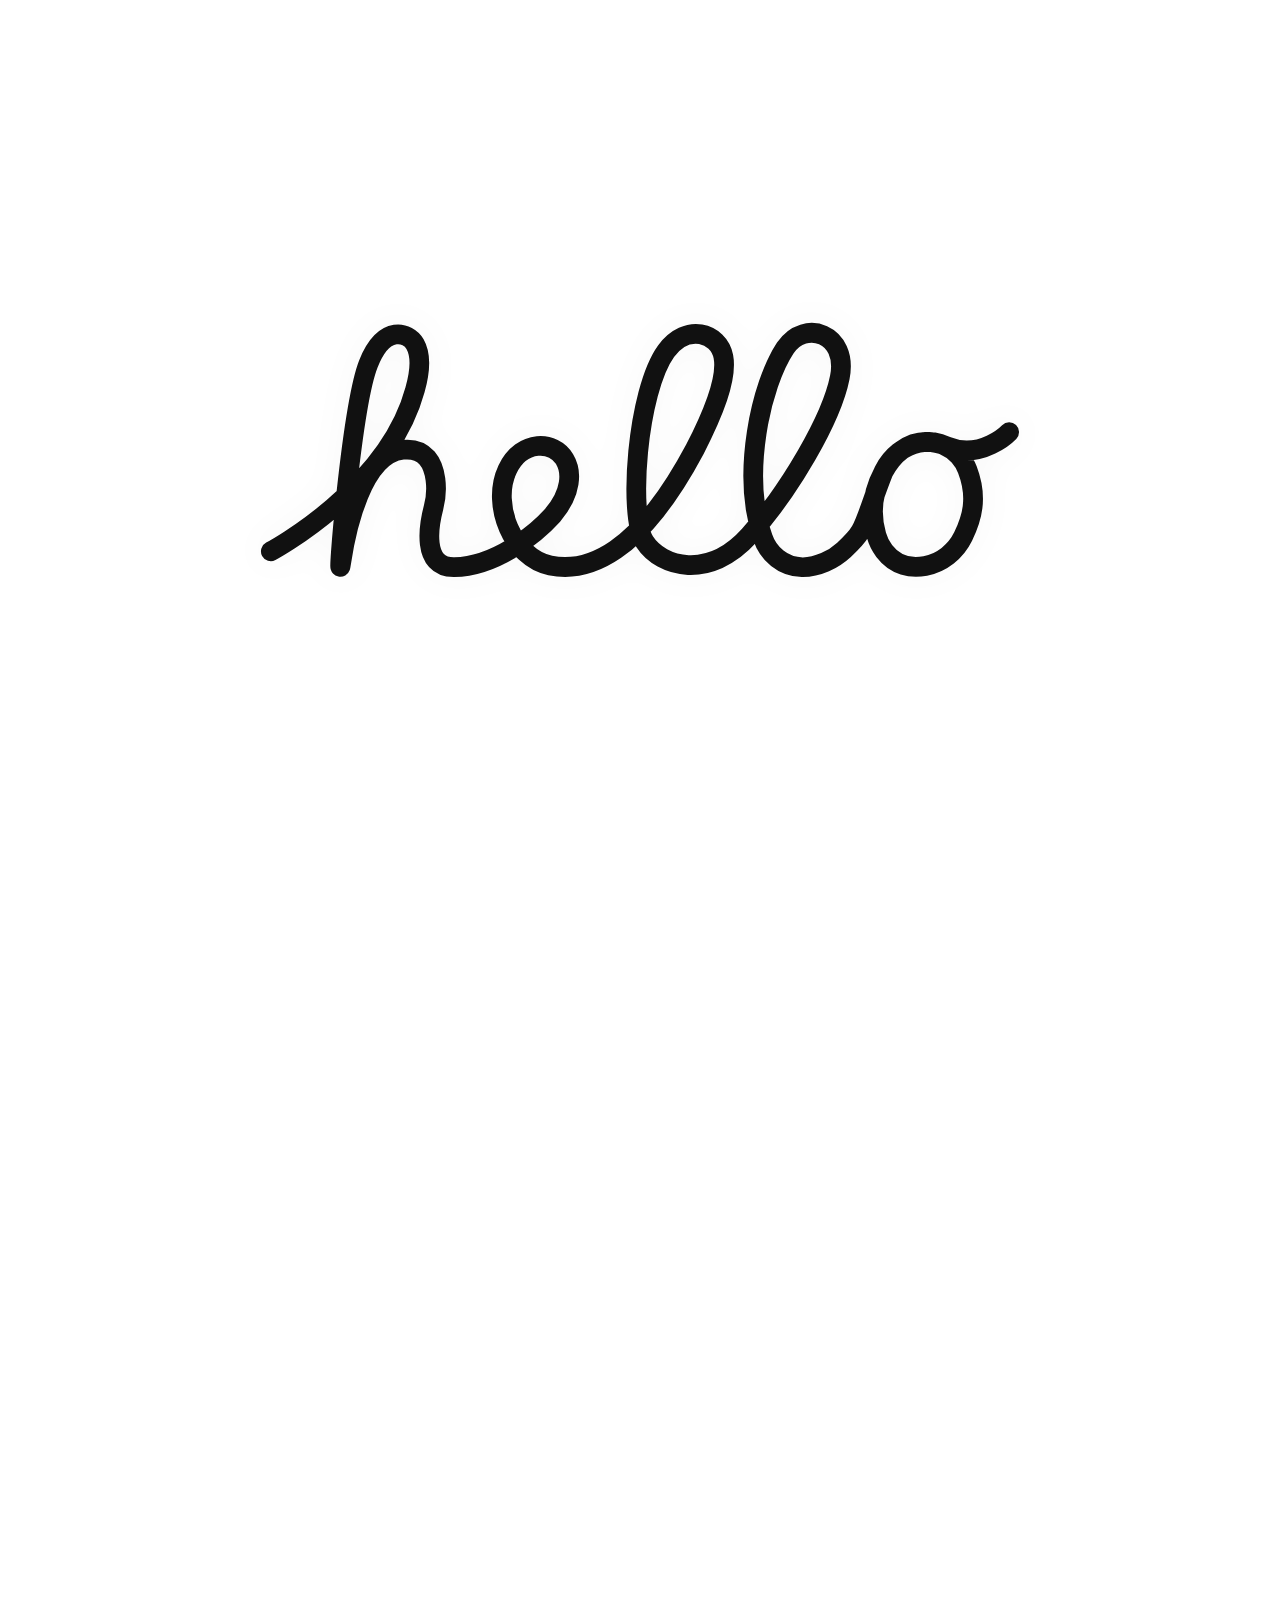
==== index.html @ 018de1dd "Initial commit: Portfolio website with Apple hello zoom transition and independent text controls" ====
<!DOCTYPE html>
<html lang="en" data-theme="light">
<head>
  <meta charset="UTF-8" />
  <meta name="viewport" content="width=device-width, initial-scale=1.0" />
  <meta name="description" content="Portfolio of Sanjay - Electronic Engineering student specializing in embedded systems, high-speed PCB design, and hardware development." />
  <title>Sanjay — Electronic Engineering & Hardware</title>

  <!-- Pre-render theme to prevent Flash of Unstyled Content (FOUC) -->
  <script src="js/theme.js"></script>

  <!-- Stylesheet -->
  <link rel="stylesheet" href="css/style.css" />
</head>
<body>

  <!-- =========================================================================
       Screen 1: Apple "Hello" Hero Screen (Full 100vh Viewport)
       ========================================================================= -->
  <section class="hero-screen" id="hero">
    <!-- SVG Apple Hello handwriting animation -->
    <svg
      class="hello__svg"
      viewBox="0 0 1230.94 414.57"
      xmlns="http://www.w3.org/2000/svg"
      role="img"
      aria-label="Apple Hello handwriting animation"
    >
      <path
        class="handwriting is-drawing"
        pathLength="1"
        d="M-293.58-104.62S-103.61-205.49-60-366.25c9.13-32.45,9-58.31,0-74-10.72-18.82-49.69-33.21-75.55,31.94-27.82,70.11-52.22,377.24-44.11,322.48s34-176.24,99.89-183.19c37.66-4,49.55,23.58,52.83,47.92a117.06,117.06,0,0,1-3,45.32c-7.17,27.28-20.47,97.67,33.51,96.86,66.93-1,131.91-53.89,159.55-84.49,31.1-36.17,31.1-70.64,19.27-90.25-16.74-29.92-69.47-33-92.79,16.73C62.78-179.86,98.7-93.8,159-81.63S302.7-99.55,393.3-269.92c29.86-58.16,52.85-114.71,46.14-150.08-7.44-39.21-59.74-54.5-92.87-8.7-47,65-61.78,266.62-34.74,308.53S416.62-58,481.52-130.31s133.2-188.56,146.54-256.23c14-71.15-56.94-94.64-88.4-47.32C500.53-375,467.58-229.49,503.3-127a73.73,73.73,0,0,0,23.43,33.67c25.49,20.23,55.1,16,77.46,6.32a111.25,111.25,0,0,0,30.44-19.87c37.73-34.23,29-36.71,64.58-127.53C724-284.3,785-298.63,821-259.13a71,71,0,0,1,13.69,22.56c17.68,46,6.81,80-6.81,107.89-12,24.62-34.56,42.72-61.45,47.91-23.06,4.45-48.37-.35-66.48-24.27a78.88,78.88,0,0,1-12.66-25.8c-14.75-51,4.14-88.76,11-101.41,6.18-11.39,37.26-69.61,103.42-42.24,55.71,23.05,100.66-23.31,100.66-23.31"
        transform="translate(311.08 476.02)"
      />
    </svg>
  </section>


  <!-- =========================================================================
       Screen 2: Ethan Chng Split Layout (Sidebar + Main Canvas)
       ========================================================================= -->
  <div class="site-wrapper" id="content">

    <!-- Fixed / Sticky Left Sidebar -->
    <aside class="site-sidebar">
      <!-- Identity Square Badge (like the "凯鸿" badge in Ethan's screenshot) -->
      <a href="#hero" class="brand-badge-box" title="Return to top">
        <span>SJ</span>
      </a>

      <!-- Primary Navigation -->
      <nav class="sidebar-group">
        <ul class="sidebar-nav-list">
          <li><a href="#about" class="sidebar-link active">About</a></li>
          <li><a href="#craft" class="sidebar-link">Craft</a></li>
          <li><a href="#ideas" class="sidebar-link">Ideas</a></li>
          <li><a href="#cv" class="sidebar-link">CV</a></li>
        </ul>
      </nav>

      <!-- Category 1: Hardware & PCB -->
      <div class="sidebar-group">
        <span class="sidebar-group-title">Hardware</span>
        <ul class="sidebar-nav-list">
          <li><a href="#telemetry-node" class="sidebar-link">Telemetry Node</a></li>
          <li><a href="#logic-analyzer" class="sidebar-link">USB-C Glitcher</a></li>
          <li><a href="#motor-esc" class="sidebar-link">Motor Inverter</a></li>
          <li><a href="#can-gateway" class="sidebar-link">CAN-FD Gateway</a></li>
        </ul>
      </div>

      <!-- Category 2: Lab & Systems -->
      <div class="sidebar-group">
        <span class="sidebar-group-title">Lab & Notes</span>
        <ul class="sidebar-nav-list">
          <li><a href="#ideas" class="sidebar-link">Signal Integrity</a></li>
          <li><a href="#ideas" class="sidebar-link">Filter Simulation</a></li>
          <li><a href="#ideas" class="sidebar-link">RP2040 Keyboard</a></li>
        </ul>
      </div>

      <!-- Category 3: Contact Channels -->
      <div class="sidebar-group">
        <span class="sidebar-group-title">Contact</span>
        <ul class="sidebar-nav-list">
          <li><a href="mailto:sanjay@example.com" class="sidebar-link">Mail</a></li>
          <li><a href="https://github.com" target="_blank" rel="noopener noreferrer" class="sidebar-link">GitHub</a></li>
          <li><a href="https://linkedin.com" target="_blank" rel="noopener noreferrer" class="sidebar-link">LinkedIn</a></li>
          <li><a href="#" class="sidebar-link">Resume</a></li>
        </ul>
      </div>

      <!-- Theme Switcher Toggle in Sidebar -->
      <button
        class="sidebar-theme-toggle"
        onclick="toggleTheme()"
        aria-label="Toggle light or dark theme"
        title="Toggle Theme"
      >
        <!-- Sun Icon (shown in dark mode) -->
        <svg class="icon-sun" viewBox="0 0 24 24">
          <circle cx="12" cy="12" r="5" />
          <line x1="12" y1="1" x2="12" y2="3" />
          <line x1="12" y1="21" x2="12" y2="23" />
          <line x1="4.22" y1="4.22" x2="5.64" y2="5.64" />
          <line x1="18.36" y1="18.36" x2="19.78" y2="19.78" />
          <line x1="1" y1="12" x2="3" y2="12" />
          <line x1="21" y1="12" x2="23" y2="12" />
          <line x1="4.22" y1="19.78" x2="5.64" y2="18.36" />
          <line x1="18.36" y1="5.64" x2="19.78" y2="4.22" />
        </svg>
        <!-- Moon Icon (shown in light mode) -->
        <svg class="icon-moon" viewBox="0 0 24 24">
          <path d="M21 12.79A9 9 0 1 1 11.21 3 7 7 0 0 0 21 12.79z" />
        </svg>
        <span>Theme</span>
      </button>
    </aside>


    <!-- Main Right Content Canvas -->
    <main class="main-canvas">

      <!-- =====================================================================
           About Section: Equal-Width Image Columns with Contrasting Heights
           ===================================================================== -->
      <section class="about-editorial-grid" id="about">
        <!-- Row 1: Text Left, Box 1 Right (Taller/Longer Height) -->
        <div class="about-row">
          <div class="about-text-col about-text-group-top">
            <h1 class="about-headline about-heading-top">
              Designing electronic hardware from first principles, Designing electronic hardware from first principlesDesigning electronic hardware from first principlesDesigning electronic hardware from first principles seamlessly blending low-level embedded firmware with precision multi-layer PCB.
            </h1>
            <p class="about-sub about-desc-top">
              Currently an Electronic Engineering student focused on building autonomous robotics, high-speed digital systems, and ultra-low power telemetry nodes.
            </p>
          </div>
          <div class="about-media-col">
            <div class="about-box-1" aria-label="Black box 1"></div>
          </div>
        </div>

        <!-- Row 2: Box 2 Left (Shorter Height, Same Width), Text Right -->
        <div class="about-row about-row-reverse">
          <div class="about-media-col">
            <div class="about-box-2" aria-label="Black box 2"></div>
          </div>
          <div class="about-text-col about-text-group-bottom">
            <h2 class="about-headline about-heading-bottom">
              Designing electronic hardware from first principles, seamlessly blending low-leveling electronic hardware from first principles, seamlessly blending low-leveling electronic hardware from first principles, seamlessly blending low-level
            </h2>
            <p class="about-sub about-desc-bottom">
              Currently an Electronic Engineering student focused on building autonomous robotics
            </p>
          </div>
        </div>
      </section>


      <!-- =====================================================================
           CRAFT Section (3-Column Asymmetric Bento Grid matching screenshot)
           ===================================================================== -->
      <section class="canvas-section" id="craft">
        <div class="section-tag-line">
          <span class="section-tag-title">Craft</span>
        </div>

        <div class="craft-grid">

          <!-- COLUMN 1: Horizontal Cards (Left) -->
          <div class="craft-col-left">

            <!-- Card 1: Telemetry Node (like Apple Notes card in screenshot) -->
            <article class="craft-card" id="telemetry-node">
              <div class="craft-card-media media-horizontal">
                <div class="circuit-render-preview">
                  <!-- Minimal circuit SVG symbol -->
                  <svg class="circuit-icon" viewBox="0 0 24 24">
                    <rect x="4" y="4" width="16" height="16" rx="2" />
                    <circle cx="12" cy="12" r="3" />
                    <line x1="12" y1="1" x2="12" y2="4" />
                    <line x1="12" y1="20" x2="12" y2="23" />
                    <line x1="1" y1="12" x2="4" y2="12" />
                    <line x1="20" y1="12" x2="23" y2="12" />
                  </svg>
                  <span class="circuit-tag">[LoRa SX1262 • STM32L4]</span>
                </div>
              </div>
              <div class="craft-card-caption">
                <div class="caption-left">
                  <span class="craft-title">Telemetry Node</span>
                  <span class="craft-sub">Sub-microamp PCB</span>
                </div>
                <span class="craft-year">2025</span>
              </div>
            </article>

            <!-- Card 2: Industrial CAN-FD Gateway (like Berkeleytime typographic card) -->
            <article class="craft-card" id="can-gateway">
              <div class="craft-card-media media-logo-box">
                <div class="brand-type-logo">
                  <span>CAN-FD</span>
                  <span class="brand-type-badge">Gateway</span>
                </div>
              </div>
              <div class="craft-card-caption">
                <div class="caption-left">
                  <span class="craft-title">Isolated Gateway</span>
                  <span class="craft-sub">Modbus & RS-485</span>
                </div>
                <span class="craft-year">2024</span>
              </div>
            </article>

          </div>


          <!-- COLUMN 2: Tall Vertical Showcase Card (Center - like iPhone mockup) -->
          <div class="craft-col-center">

            <!-- Card 3: USB-C Logic Analyzer & Glitcher (Tall Device Mockup) -->
            <article class="craft-card" id="logic-analyzer">
              <div class="craft-card-media media-tall">
                <div class="device-frame">
                  <div class="device-notch"></div>
                  <div class="device-screen-content">
                    <span class="circuit-tag" style="margin-bottom: 0.5rem;">[SPARTAN-7 CORE]</span>
                    <div class="screen-trace-line screen-trace-active"></div>
                    <div class="screen-trace-line"></div>
                    <div class="screen-trace-line screen-trace-active" style="width: 75%;"></div>
                    <div class="screen-trace-line" style="width: 90%;"></div>
                    <div class="screen-trace-line screen-trace-active" style="width: 60%;"></div>
                    <div class="screen-trace-line" style="width: 85%;"></div>
                  </div>
                </div>
              </div>
              <div class="craft-card-caption">
                <div class="caption-left">
                  <span class="craft-title">USB-C Logic Glitcher</span>
                  <span class="craft-sub">FPGA 100MHz Analyzer</span>
                </div>
                <span class="craft-year">2025</span>
              </div>
            </article>

          </div>


          <!-- COLUMN 3: Stacked Cards (Right - like GoodNotes tablet card) -->
          <div class="craft-col-right">

            <!-- Card 4: Brushless Motor ESC (like GoodNotes card in screenshot) -->
            <article class="craft-card" id="motor-esc">
              <div class="craft-card-media media-horizontal">
                <div class="circuit-render-preview">
                  <svg class="circuit-icon" viewBox="0 0 24 24">
                    <circle cx="12" cy="12" r="8" />
                    <path d="M12 2v4M12 18v4M2 12h4M18 12h4" />
                    <path d="M4.93 4.93l2.83 2.83M16.24 16.24l2.83 2.83" />
                  </svg>
                  <span class="circuit-tag">[48V 30A Inverter]</span>
                </div>
              </div>
              <div class="craft-card-caption">
                <div class="caption-left">
                  <span class="craft-title">Motor Inverter ESC</span>
                  <span class="craft-sub">Field-Oriented Control</span>
                </div>
                <span class="craft-year">2024</span>
              </div>
            </article>

            <!-- Card 5: Audio Pre-Amp & Filter Card -->
            <article class="craft-card">
              <div class="craft-card-media media-logo-box">
                <div class="circuit-render-preview">
                  <span class="circuit-tag">SALLEN-KEY FILTER</span>
                  <p style="font-size: 0.775rem; color: var(--text-secondary); margin-top: 0.35rem;">-80dB/dec Butterworth</p>
                </div>
              </div>
              <div class="craft-card-caption">
                <div class="caption-left">
                  <span class="craft-title">Active Analog Filter</span>
                  <span class="craft-sub">LTspice & Hardware Bench</span>
                </div>
                <span class="craft-year">2023</span>
              </div>
            </article>

          </div>

        </div>
      </section>


      <!-- =====================================================================
           IDEAS Section (Lab Notes & Circuit Explorations)
           ===================================================================== -->
      <section class="canvas-section" id="ideas">
        <div class="section-tag-line">
          <span class="section-tag-title">Ideas & Lab</span>
        </div>

        <div class="lab-list">
          <div class="lab-row">
            <span class="lab-row-title">Signal Integrity & 50Ω Controlled Impedance Traces</span>
            <span class="lab-row-tag">DSO Oscilloscope • 2025</span>
          </div>

          <div class="lab-row">
            <span class="lab-row-title">Custom Ortholinear Mechanical Keyboard PCB with RP2040</span>
            <span class="lab-row-tag">KiCad 8 & QMK • 2024</span>
          </div>

          <div class="lab-row">
            <span class="lab-row-title">4th-Order Active Butterworth Sallen-Key Low-Pass Filter</span>
            <span class="lab-row-tag">LTspice Simulation • 2024</span>
          </div>

          <div class="lab-row">
            <span class="lab-row-title">Reverse Engineering & Bus Sniffing Proprietary I2C Sensor</span>
            <span class="lab-row-tag">Logic Analyzer • 2023</span>
          </div>
        </div>
      </section>


      <!-- =====================================================================
           CV Section (Education & Leadership)
           ===================================================================== -->
      <section class="canvas-section" id="cv">
        <div class="section-tag-line">
          <span class="section-tag-title">Curriculum Vitae</span>
        </div>

        <div class="cv-table">
          <div class="cv-row">
            <span class="cv-year">2022 — 2026</span>
            <div class="cv-content">
              <h4 class="cv-role">B.Tech / B.E. in Electronic Engineering</h4>
              <p class="cv-org">Department of Electrical & Electronic Engineering</p>
              <p class="cv-desc">
                Focus on embedded systems, high-speed digital design, microcontrollers (ARM Cortex/STM32), 
                analog circuit theory, signals & systems, and power electronics.
              </p>
            </div>
          </div>

          <div class="cv-row">
            <span class="cv-year">2024 — Present</span>
            <div class="cv-content">
              <h4 class="cv-role">Hardware Team Lead</h4>
              <p class="cv-org">Autonomous Robotics Society</p>
              <p class="cv-desc">
                Spearheaded design of custom multi-layer power distribution boards and CAN bus architecture 
                for competition rover platforms.
              </p>
            </div>
          </div>
        </div>
      </section>

    </main>
  </div>

  <!-- Smooth Scroll & Animation Engines (Local Zero-Dependency) -->
  <script src="js/lenis.min.js"></script>
  <script src="js/gsap.min.js"></script>
  <script src="js/ScrollTrigger.min.js"></script>
  <script src="js/main.js"></script>
</body>
</html>
---- css/style.css ----
/* ==========================================================================
    Design Tokens & CSS Variables (Ethan Chng Aesthetic - Light & Dark)
    ========================================================================== */
  :root {
    /* Light Theme (Matches Ethan Chng screenshot) */
    --bg-primary: #ffffff;
    --bg-secondary: #f8f8fa;
    --bg-card: #f5f5f7;
    --bg-card-hover: #ececed;

    --border-subtle: #e5e5ea;
    --border-divider: #efeff2;

    --text-primary: #111111;
    --text-secondary: #6e6e73;
    --text-tertiary: #a1a1a6;
    --text-nav-header: #9a9aa0;

    --accent-color: #000000;
    --handwriting-stroke: #111111;

    --radius-badge: 6px;
    --radius-card: 10px;
    --radius-full: 9999px;

    --font-main: -apple-system, BlinkMacSystemFont, "SF Pro Display", "SF Pro Text", "Helvetica Neue", Helvetica, Arial, sans-serif;
    --font-mono: ui-monospace, SFMono-Regular, "SF Mono", Menlo, Monaco, Consolas, monospace;

    --sidebar-width: 125px;
    --transition-normal: 0.25s ease;
  }

  [data-theme="dark"] {
    /* Dark Theme */
    --bg-primary: #0a0a0c;
    --bg-secondary: #121215;
    --bg-card: #16161a;
    --bg-card-hover: #1e1e24;

    --border-subtle: #24242a;
    --border-divider: #1f1f24;

    --text-primary: #f2f2f5;
    --text-secondary: #9a9aa2;
    --text-tertiary: #63636b;
    --text-nav-header: #575760;

    --accent-color: #ffffff;
    --handwriting-stroke: #ffffff;
  }

  /* ==========================================================================
    Base & Reset
    ========================================================================== */
  *, *::before, *::after {
    box-sizing: border-box;
    margin: 0;
    padding: 0;
  }

  html {
    scroll-behavior: smooth;
    font-family: var(--font-main);
    background-color: var(--bg-primary);
    color: var(--text-primary);
    transition: background-color var(--transition-normal), color var(--transition-normal);
    line-height: 1.5;
    -webkit-font-smoothing: antialiased;
  }

  body {
    min-height: 100vh;
    overflow-x: hidden;
  }

  a {
    color: inherit;
    text-decoration: none;
  }

  button {
    font: inherit;
    cursor: pointer;
    border: none;
    background: none;
  }

  /* ==========================================================================
    Lenis Smooth Scrolling Core
    ========================================================================== */
  html.lenis, html.lenis body {
    height: auto;
  }

  .lenis.lenis-smooth {
    scroll-behavior: auto !important;
  }

  .lenis.lenis-smooth [data-lenis-prevent] {
    overscroll-behavior: contain;
  }

  .lenis.lenis-stopped {
    overflow: hidden;
  }

  /* ==========================================================================
    Screen 1: Full Viewport Apple "Hello" Hero Screen (100vh)
    ========================================================================== */
  .hero-screen {
    min-height: 100vh;
    height: 100vh;
    display: flex;
    flex-direction: column;
    align-items: center;
    justify-content: center;
    position: relative;
    background-color: var(--bg-primary);
    transition: background-color var(--transition-normal);
    padding: 2rem;
    text-align: center;
    overflow: hidden;
    z-index: 1;
    will-change: transform, opacity;
  }

  .hero-screen svg.hello__svg {
    width: min(85vw, 760px);
    max-width: 760px;
    height: auto;
    overflow: visible;
    filter: drop-shadow(0 0 16px rgba(0, 0, 0, 0.03));
    cursor: pointer;
    transform-origin: center center;
    will-change: transform, opacity, filter;
  }

  .handwriting {
    fill: none;
    stroke: var(--handwriting-stroke);
    stroke-width: 32px;
    stroke-linecap: round;
    stroke-miterlimit: 10;
    stroke-linejoin: round;
    stroke-dasharray: 1;
    stroke-dashoffset: 1;
    transition: stroke var(--transition-normal);
  }

  .handwriting.is-drawing {
    animation: drawHello 5.2s cubic-bezier(0.35, 0, 0.15, 1) forwards;
  }

  @keyframes drawHello {
    0% { stroke-dashoffset: 1; }
    8% { stroke-dashoffset: 1; }
    100% { stroke-dashoffset: 0; }
  }

  /* ==========================================================================
    Screen 2+: Ethan Chng Split Layout (Sidebar + Main Canvas)
    ========================================================================== */
  .site-wrapper {
    width: 100%;
    max-width: none;
    margin: 0;
    padding: 3.5rem 2.25rem 5rem 2rem;
    display: flex;
    gap: 3.25rem;
    position: relative;
    z-index: 2;
    background-color: var(--bg-primary);
    border-top: 1px solid var(--border-divider);
    box-shadow: 0 -20px 40px rgba(0, 0, 0, 0.04);
    transition: background-color var(--transition-normal), border-color var(--transition-normal), box-shadow var(--transition-normal);
    will-change: transform, opacity;
  }

  [data-theme="dark"] .site-wrapper {
    box-shadow: 0 -25px 50px rgba(0, 0, 0, 0.5);
  }

  /* ==========================================================================
    Left Sticky Sidebar (Matches screenshot)
    ========================================================================== */
  .site-sidebar {
    width: var(--sidebar-width);
    flex-shrink: 0;
    position: sticky;
    top: 3rem;
    height: fit-content;
    display: flex;
    flex-direction: column;
    gap: 2.25rem;
  }

  /* Identity Badge (like the Chinese characters box in the screenshot) */
  .brand-badge-box {
    width: 44px;
    height: 44px;
    border: 1px solid var(--border-subtle);
    border-radius: var(--radius-badge);
    display: flex;
    align-items: center;
    justify-content: center;
    font-size: 0.95rem;
    font-weight: 600;
    letter-spacing: -0.02em;
    background-color: var(--bg-primary);
    color: var(--text-primary);
    transition: border-color var(--transition-normal);
  }

  .brand-badge-box:hover {
    border-color: var(--text-primary);
  }

  .sidebar-group {
    display: flex;
    flex-direction: column;
    gap: 0.55rem;
  }

  .sidebar-group-title {
    font-size: 0.68rem;
    font-weight: 600;
    text-transform: uppercase;
    letter-spacing: 0.09em;
    color: var(--text-nav-header);
    margin-bottom: 0.25rem;
  }

  .sidebar-nav-list {
    list-style: none;
    display: flex;
    flex-direction: column;
    gap: 0.45rem;
  }

  .sidebar-link {
    font-size: 0.84rem;
    color: var(--text-secondary);
    font-weight: 400;
    transition: color var(--transition-normal);
    display: inline-block;
    white-space: nowrap;
  }

  .sidebar-link:hover,
  .sidebar-link.active {
    color: var(--text-primary);
  }

  /* Sidebar Theme Toggle Button */
  .sidebar-theme-toggle {
    display: inline-flex;
    align-items: center;
    gap: 0.5rem;
    font-size: 0.8rem;
    color: var(--text-tertiary);
    margin-top: 1rem;
    padding: 0.4rem 0.65rem;
    border: 1px solid var(--border-subtle);
    border-radius: var(--radius-badge);
    width: fit-content;
    transition: all var(--transition-normal);
  }

  .sidebar-theme-toggle:hover {
    color: var(--text-primary);
    border-color: var(--text-secondary);
  }

  .sidebar-theme-toggle svg {
    width: 14px;
    height: 14px;
    stroke: currentColor;
    stroke-width: 2;
    fill: none;
  }

  .icon-sun { display: none; }
  .icon-moon { display: block; }
  [data-theme="dark"] .icon-sun { display: block; }
  [data-theme="dark"] .icon-moon { display: none; }

  /* ==========================================================================
    Right Main Content Canvas
    ========================================================================== */
  .main-canvas {
    flex: 1;
    min-width: 0;
    display: flex;
    flex-direction: column;
    gap: 4rem;
  }

  /* ==========================================================================
    About Section: Identical Width Columns with Contrasting Box Heights
    ========================================================================== */
  .about-editorial-grid {
    display: flex;
    flex-direction: column;
    gap: 2.75rem;
    margin-bottom: 3rem;
  }

  .about-row {
    display: grid;
    grid-template-columns: 1fr 1fr; /* Exactly equal column widths */
    gap: 3.5rem;
    align-items: center;
  }

  .about-text-col {
    display: flex;
    flex-direction: column;
    gap: 0;
  }

  .about-media-col {
    width: 100%;
  }

  /* Box 1 & Box 2 have IDENTICAL width (100% of the 1fr column) */
  /* Box 1 (RISC-V): Longer length/height */
  .about-box-1 {
    width: 100%;
    aspect-ratio: 16 / 12.5; /* Longer / taller height */
    background-color: var(--bg-card);
    border: 1px solid var(--border-strong);
    border-radius: 14px;
    display: flex;
    align-items: center;
    justify-content: center;
    position: relative;
    overflow: hidden;
    box-shadow: 0 4px 20px rgba(0, 0, 0, 0.06);
    transition: border-color var(--transition-normal);
    transform: translateY(90px) scaleX(1.05) ;
    clip-path: inset(0 0 0 -10px round 14px);
  }

  /* Box 2 (Presentation): Shorter length/height, identical width */
  .about-box-2 {
    width: 100%;
    aspect-ratio: 16 / 7.5; /* Shorter height, identical width */
    background-color: var(--bg-card);
    border: 1px solid var(--border-strong);
    border-radius: 14px;
    display: flex;
    align-items: center;
    justify-content: center;
    position: relative;
    overflow: hidden;
    box-shadow: 0 4px 20px rgba(0, 0, 0, 0.06);
    transition: border-color var(--transition-normal);


    transform-origin: top;
    transform: translateY(-50px) scaleY(1.35) scaleX(1.05);
    clip-path: inset(10px -1px 0 0 round 14px);
  }

  .about-box-1:hover,
  .about-box-2:hover {
    border-color: var(--text-primary);
  }

  /* ==========================================================================
     ABOUT SECTION — INDEPENDENT TEXT CONTROLS
     ========================================================================== */

  /* --------------------------------------------------------------------------
     TEXT CONTAINER GROUPS (Move entire Top-Left or Bottom-Right text group)
     -------------------------------------------------------------------------- */

  /* Top-Left Text Group Container */
  .about-text-group-top {
    /* MOVE RIGHT: positive X (e.g. 15px) | LEFT: negative X (e.g. -15px) */
    --group-top-x: -16px;
    /* MOVE DOWN: positive Y (e.g. 15px) | UP: negative Y (e.g. -15px) */
    --group-top-y: 15px;
    transform: translate(var(--group-top-x), var(--group-top-y));

    width: 100%;
    max-width: 100%;
  }

  /* Bottom-Right Text Group Container */
  .about-text-group-bottom {
    /* MOVE RIGHT: positive X (e.g. 15px) | LEFT: negative X (e.g. -15px) */
    --group-bottom-x: -16px;
    /* MOVE DOWN: positive Y (e.g. 15px) | UP: negative Y (e.g. -15px) */
    --group-bottom-y: 50px;
    transform: translate(var(--group-bottom-x), var(--group-bottom-y));

    width: 100%;
    max-width: 100%;
  }

  /* --------------------------------------------------------------------------
     SUBSECTION 1: TOP-LEFT HEADING
     -------------------------------------------------------------------------- */
  .about-heading-top {
    /* Horizontal & Vertical Movement */
    /* MOVE RIGHT: positive X (e.g. 10px) | LEFT: negative X (e.g. -10px) */
    --top-heading-x: 0px;
    /* MOVE DOWN: positive Y (e.g. 10px) | UP: negative Y (e.g. -10px) */
    --top-heading-y: 0px;
    transform: translate(var(--top-heading-x), var(--top-heading-y));

    /* Font Size & Weight */
    font-size: clamp(1.4rem, 2.2vw, 1.95rem);
    font-weight: 500;

    /* Line Height & Letter Spacing */
    line-height: 1.24;
    letter-spacing: -0.025em;

    /* Text Width & Maximum Width */
    width: 100%;
    max-width: 100%;

    /* Text Color & Opacity */
    color: var(--text-primary);
    opacity: 1;

    /* Text Alignment */
    text-align: left;

    /* Spacing between Heading and Description */
    margin-bottom: 0.85rem;
  }

  /* --------------------------------------------------------------------------
     SUBSECTION 2: TOP-LEFT DESCRIPTION
     -------------------------------------------------------------------------- */
  .about-desc-top {
    /* Horizontal & Vertical Movement */
    /* MOVE RIGHT: positive X (e.g. 10px) | LEFT: negative X (e.g. -10px) */
    --top-desc-x: 0px;
    /* MOVE DOWN: positive Y (e.g. 10px) | UP: negative Y (e.g. -10px) */
    --top-desc-y: 0px;
    transform: translate(var(--top-desc-x), var(--top-desc-y));

    /* Font Size & Weight */
    font-size: 0.925rem;
    font-weight: 400;

    /* Line Height & Letter Spacing */
    line-height: 1.55;
    letter-spacing: 0em;

    /* Text Width & Maximum Width */
    width: 100%;
    max-width: 100%;

    /* Text Color & Opacity */
    color: var(--text-secondary);
    opacity: 1;

    /* Text Alignment */
    text-align: left;
  }

  /* --------------------------------------------------------------------------
     SUBSECTION 3: BOTTOM-RIGHT HEADING
     -------------------------------------------------------------------------- */
  .about-heading-bottom {
    /* Horizontal & Vertical Movement */
    /* MOVE RIGHT: positive X (e.g. 10px) | LEFT: negative X (e.g. -10px) */
    --bottom-heading-x: 0px;
    /* MOVE DOWN: positive Y (e.g. 10px) | UP: negative Y (e.g. -10px) */
    --bottom-heading-y: 0px;
    transform: translate(var(--bottom-heading-x), var(--bottom-heading-y));

    /* Font Size & Weight */
    font-size: clamp(1.4rem, 2.2vw, 1.95rem);
    font-weight: 500;

    /* Line Height & Letter Spacing */
    line-height: 1.24;
    letter-spacing: -0.025em;

    /* Text Width & Maximum Width */
    width: 100%;
    max-width: 100%;

    /* Text Color & Opacity */
    color: var(--text-primary);
    opacity: 1;

    /* Text Alignment */
    text-align: left;

    /* Spacing between Heading and Description */
    margin-bottom: 0.85rem;
  }

  /* --------------------------------------------------------------------------
     SUBSECTION 4: BOTTOM-RIGHT DESCRIPTION
     -------------------------------------------------------------------------- */
  .about-desc-bottom {
    /* Horizontal & Vertical Movement */
    /* MOVE RIGHT: positive X (e.g. 10px) | LEFT: negative X (e.g. -10px) */
    --bottom-desc-x: 0px;
    /* MOVE DOWN: positive Y (e.g. 10px) | UP: negative Y (e.g. -10px) */
    --bottom-desc-y: 0px;
    transform: translate(var(--bottom-desc-x), var(--bottom-desc-y));

    /* Font Size & Weight */
    font-size: 0.925rem;
    font-weight: 400;

    /* Line Height & Letter Spacing */
    line-height: 1.55;
    letter-spacing: 0em;

    /* Text Width & Maximum Width */
    width: 100%;
    max-width: 100%;

    /* Text Color & Opacity */
    color: var(--text-secondary);
    opacity: 1;

    /* Text Alignment */
    text-align: left;
  }

  /* ==========================================================================
    Section Dividers & Labels (e.g., "CRAFT" in screenshot)
    ========================================================================== */
  .canvas-section {
    display: flex;
    flex-direction: column;
    gap: 1.75rem;
  }

  .section-tag-line {
    display: flex;
    align-items: center;
    gap: 1.5rem;
    padding-bottom: 0.75rem;
    border-bottom: 1px solid var(--border-divider);
  }

  .section-tag-title {
    font-size: 0.7rem;
    font-weight: 600;
    text-transform: uppercase;
    letter-spacing: 0.12em;
    color: var(--text-nav-header);
  }

  /* ==========================================================================
    Ethan Chng Bento Grid (3-Column Asymmetric Layout)
    ========================================================================== */
  .craft-grid {
    display: grid;
    grid-template-columns: repeat(3, 1fr);
    gap: 1.75rem;
  }

  /* Grid Column 1: Stacked Horizontal Cards */
  .craft-col-left {
    display: flex;
    flex-direction: column;
    gap: 2rem;
  }

  /* Grid Column 2: Tall Vertical Showcase Card */
  .craft-col-center {
    display: flex;
    flex-direction: column;
  }

  /* Grid Column 3: Stacked Cards */
  .craft-col-right {
    display: flex;
    flex-direction: column;
    gap: 2rem;
  }

  /* ==========================================================================
    Craft Project Card Component
    ========================================================================== */
  .craft-card {
    display: flex;
    flex-direction: column;
    text-decoration: none;
    color: inherit;
    transition: transform var(--transition-normal);
  }

  .craft-card:hover {
    transform: translateY(-2px);
  }

  .craft-card-media {
    background-color: var(--bg-card);
    border-radius: var(--radius-card);
    border: 1px solid var(--border-subtle);
    overflow: hidden;
    display: flex;
    flex-direction: column;
    align-items: center;
    justify-content: center;
    position: relative;
    transition: background-color var(--transition-normal), border-color var(--transition-normal);
  }

  .craft-card:hover .craft-card-media {
    background-color: var(--bg-card-hover);
    border-color: var(--text-secondary);
  }

  /* Card Aspect Ratios */
  .media-horizontal {
    height: 220px;
    width: 100%;
  }

  .media-tall {
    height: 480px;
    width: 100%;
  }

  .media-logo-box {
    height: 190px;
    width: 100%;
  }

  /* Graphic Presentation inside Cards */
  .circuit-render-preview {
    display: flex;
    flex-direction: column;
    align-items: center;
    justify-content: center;
    gap: 0.75rem;
    text-align: center;
    padding: 1.5rem;
  }

  .circuit-icon {
    width: 52px;
    height: 52px;
    stroke: var(--text-secondary);
    stroke-width: 1.5;
    fill: none;
    opacity: 0.85;
  }

  .circuit-tag {
    font-family: var(--font-mono);
    font-size: 0.775rem;
    color: var(--text-secondary);
    background: var(--bg-primary);
    border: 1px solid var(--border-subtle);
    padding: 0.3rem 0.65rem;
    border-radius: 4px;
  }

  /* Tall Device Mockup Frame */
  .device-frame {
    width: 82%;
    height: 90%;
    border: 2px solid var(--border-subtle);
    border-radius: 28px;
    background-color: var(--bg-primary);
    display: flex;
    flex-direction: column;
    align-items: center;
    padding: 1rem 0.75rem;
    box-shadow: 0 8px 30px rgba(0, 0, 0, 0.04);
    position: relative;
    overflow: hidden;
  }

  .device-notch {
    width: 60px;
    height: 14px;
    background: var(--border-subtle);
    border-radius: var(--radius-full);
    margin-bottom: 1.5rem;
  }

  .device-screen-content {
    width: 100%;
    flex: 1;
    display: flex;
    flex-direction: column;
    gap: 0.75rem;
    padding: 0.5rem;
  }

  .screen-trace-line {
    height: 8px;
    background: var(--bg-card);
    border-radius: 4px;
  }

  .screen-trace-active {
    background: var(--border-subtle);
  }

  /* Brand Typographic Card (Berkeleytime style) */
  .brand-type-logo {
    font-size: 1.85rem;
    font-weight: 700;
    letter-spacing: -0.03em;
    color: var(--text-primary);
    display: flex;
    align-items: baseline;
    gap: 0.35rem;
  }

  .brand-type-badge {
    font-size: 0.75rem;
    font-weight: 500;
    letter-spacing: 0;
    color: var(--text-tertiary);
  }

  /* Card Caption Underneath (Exact Ethan Chng formatting) */
  .craft-card-caption {
    display: flex;
    justify-content: space-between;
    align-items: flex-start;
    margin-top: 0.85rem;
    padding: 0 0.15rem;
  }

  .caption-left {
    display: flex;
    flex-direction: column;
  }

  .craft-title {
    font-size: 0.925rem;
    font-weight: 600;
    letter-spacing: -0.01em;
    color: var(--text-primary);
  }

  .craft-sub {
    font-size: 0.825rem;
    color: var(--text-secondary);
  }

  .craft-year {
    font-size: 0.825rem;
    color: var(--text-tertiary);
    font-family: var(--font-mono);
  }

  /* ==========================================================================
    Lab Notes & Explorations ("IDEAS")
    ========================================================================== */
  .lab-list {
    display: flex;
    flex-direction: column;
    gap: 1rem;
  }

  .lab-row {
    display: flex;
    align-items: baseline;
    justify-content: space-between;
    padding: 0.85rem 1rem;
    background: var(--bg-card);
    border: 1px solid var(--border-subtle);
    border-radius: var(--radius-card);
    transition: all var(--transition-normal);
  }

  .lab-row:hover {
    background: var(--bg-card-hover);
    border-color: var(--text-secondary);
  }

  .lab-row-title {
    font-size: 0.925rem;
    font-weight: 500;
  }

  .lab-row-tag {
    font-size: 0.75rem;
    font-family: var(--font-mono);
    color: var(--text-tertiary);
  }

  /* ==========================================================================
    CV / Experience & Education
    ========================================================================== */
  .cv-table {
    display: flex;
    flex-direction: column;
    gap: 1.25rem;
  }

  .cv-row {
    display: grid;
    grid-template-columns: 160px 1fr;
    gap: 1.5rem;
    padding-bottom: 1.25rem;
    border-bottom: 1px solid var(--border-divider);
  }

  .cv-row:last-child {
    border-bottom: none;
  }

  .cv-year {
    font-size: 0.825rem;
    font-family: var(--font-mono);
    color: var(--text-tertiary);
  }

  .cv-role {
    font-size: 0.95rem;
    font-weight: 600;
    margin-bottom: 0.2rem;
  }

  .cv-org {
    font-size: 0.875rem;
    color: var(--text-secondary);
    margin-bottom: 0.35rem;
  }

  .cv-desc {
    font-size: 0.85rem;
    color: var(--text-secondary);
    line-height: 1.5;
  }

  /* ==========================================================================
    Responsive Breakpoints
    ========================================================================== */
  @media (max-width: 1024px) {
    .site-wrapper {
      gap: 3rem;
      padding: 2rem 1.5rem 4rem;
    }
    .craft-grid {
      grid-template-columns: repeat(2, 1fr);
    }
    .craft-col-center {
      grid-column: span 2;
    }
    .media-tall {
      height: 380px;
    }
  }

  @media (max-width: 860px) {
    .about-row {
      grid-template-columns: 1fr;
      gap: 1.75rem;
    }
    .about-row-reverse .about-media-col {
      order: 2;
    }
    .about-row-reverse .about-text-col {
      order: 1;
    }
  }

  @media (max-width: 768px) {
    .site-wrapper {
      flex-direction: column;
      gap: 2.5rem;
      padding: 1.5rem 1.25rem 3rem;
    }
    .site-sidebar {
      position: static;
      width: 100%;
      flex-direction: row;
      flex-wrap: wrap;
      justify-content: space-between;
      align-items: center;
      border-bottom: 1px solid var(--border-divider);
      padding-bottom: 1.5rem;
    }
    .sidebar-group:not(:first-child) {
      display: none;
    }
    .craft-grid {
      grid-template-columns: 1fr;
    }
    .craft-col-center {
      grid-column: span 1;
    }
    .editorial-headline {
      font-size: 1.65rem;
    }
  }
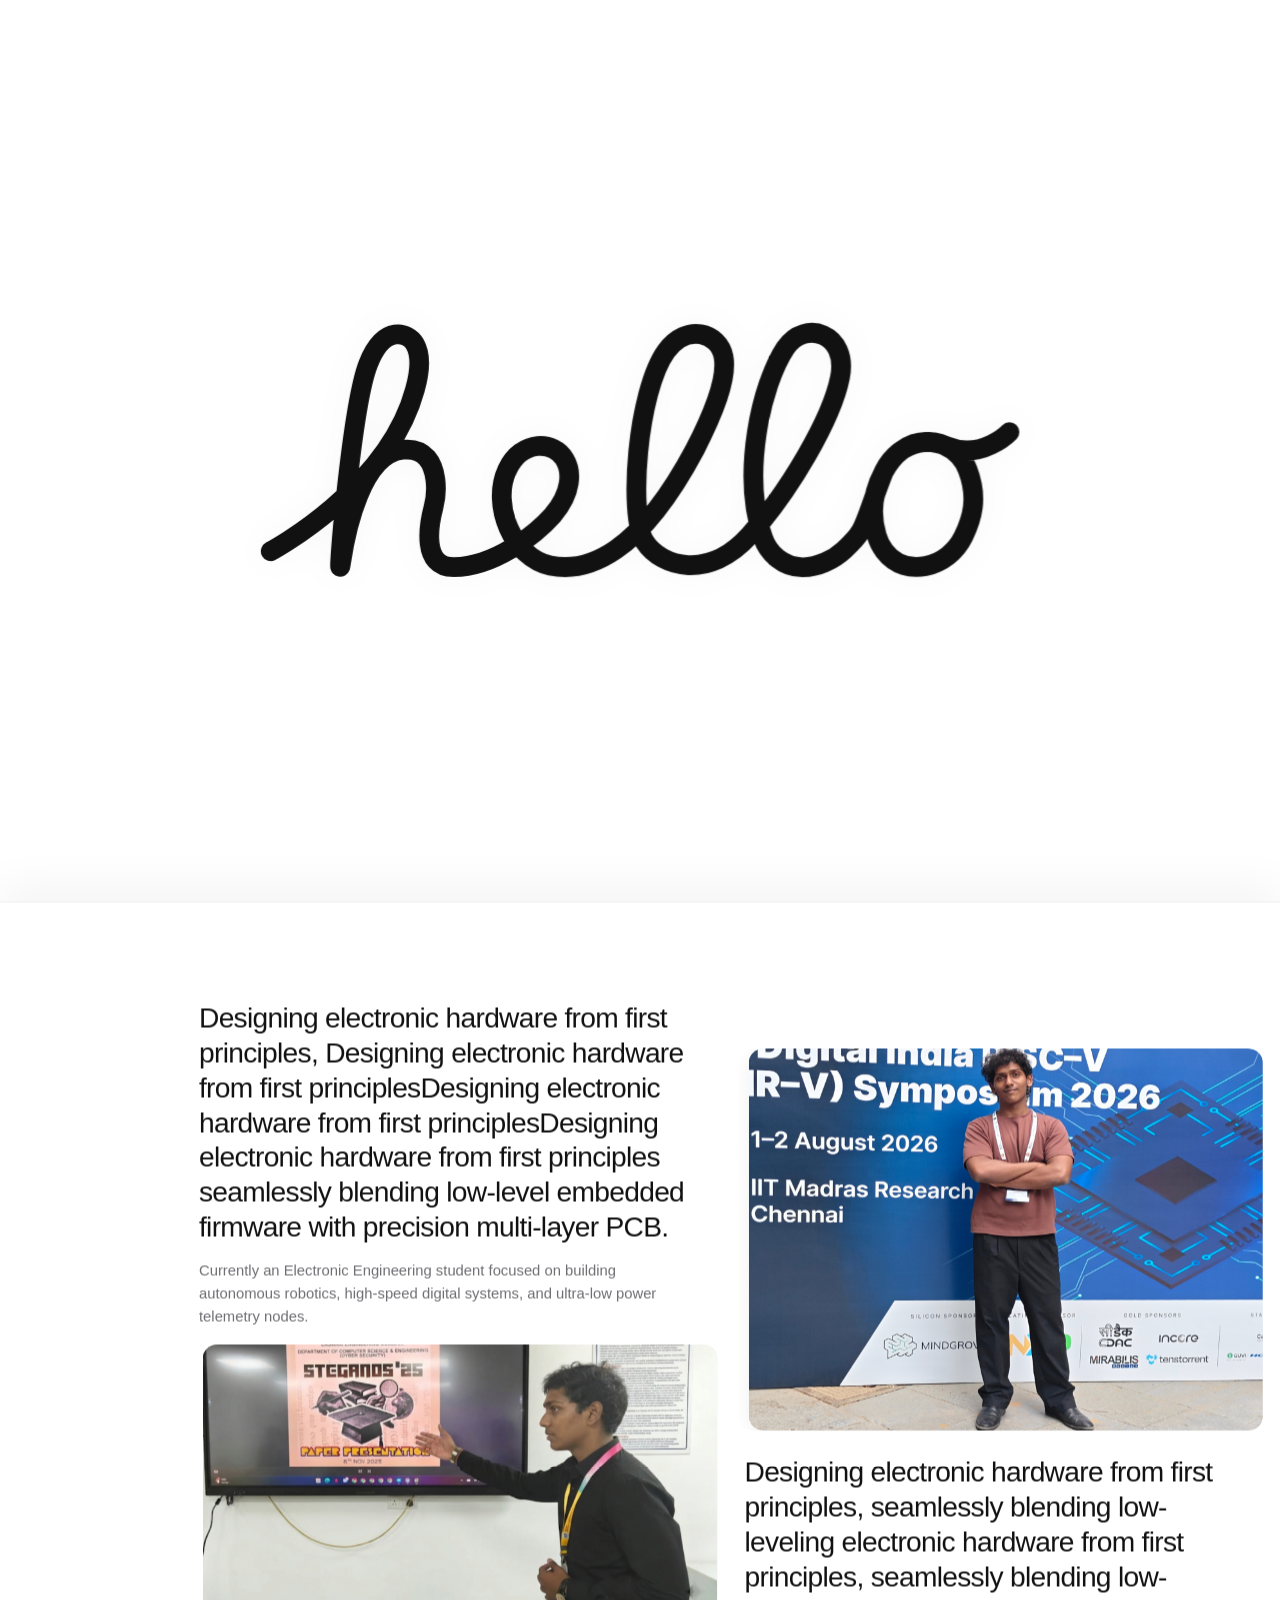
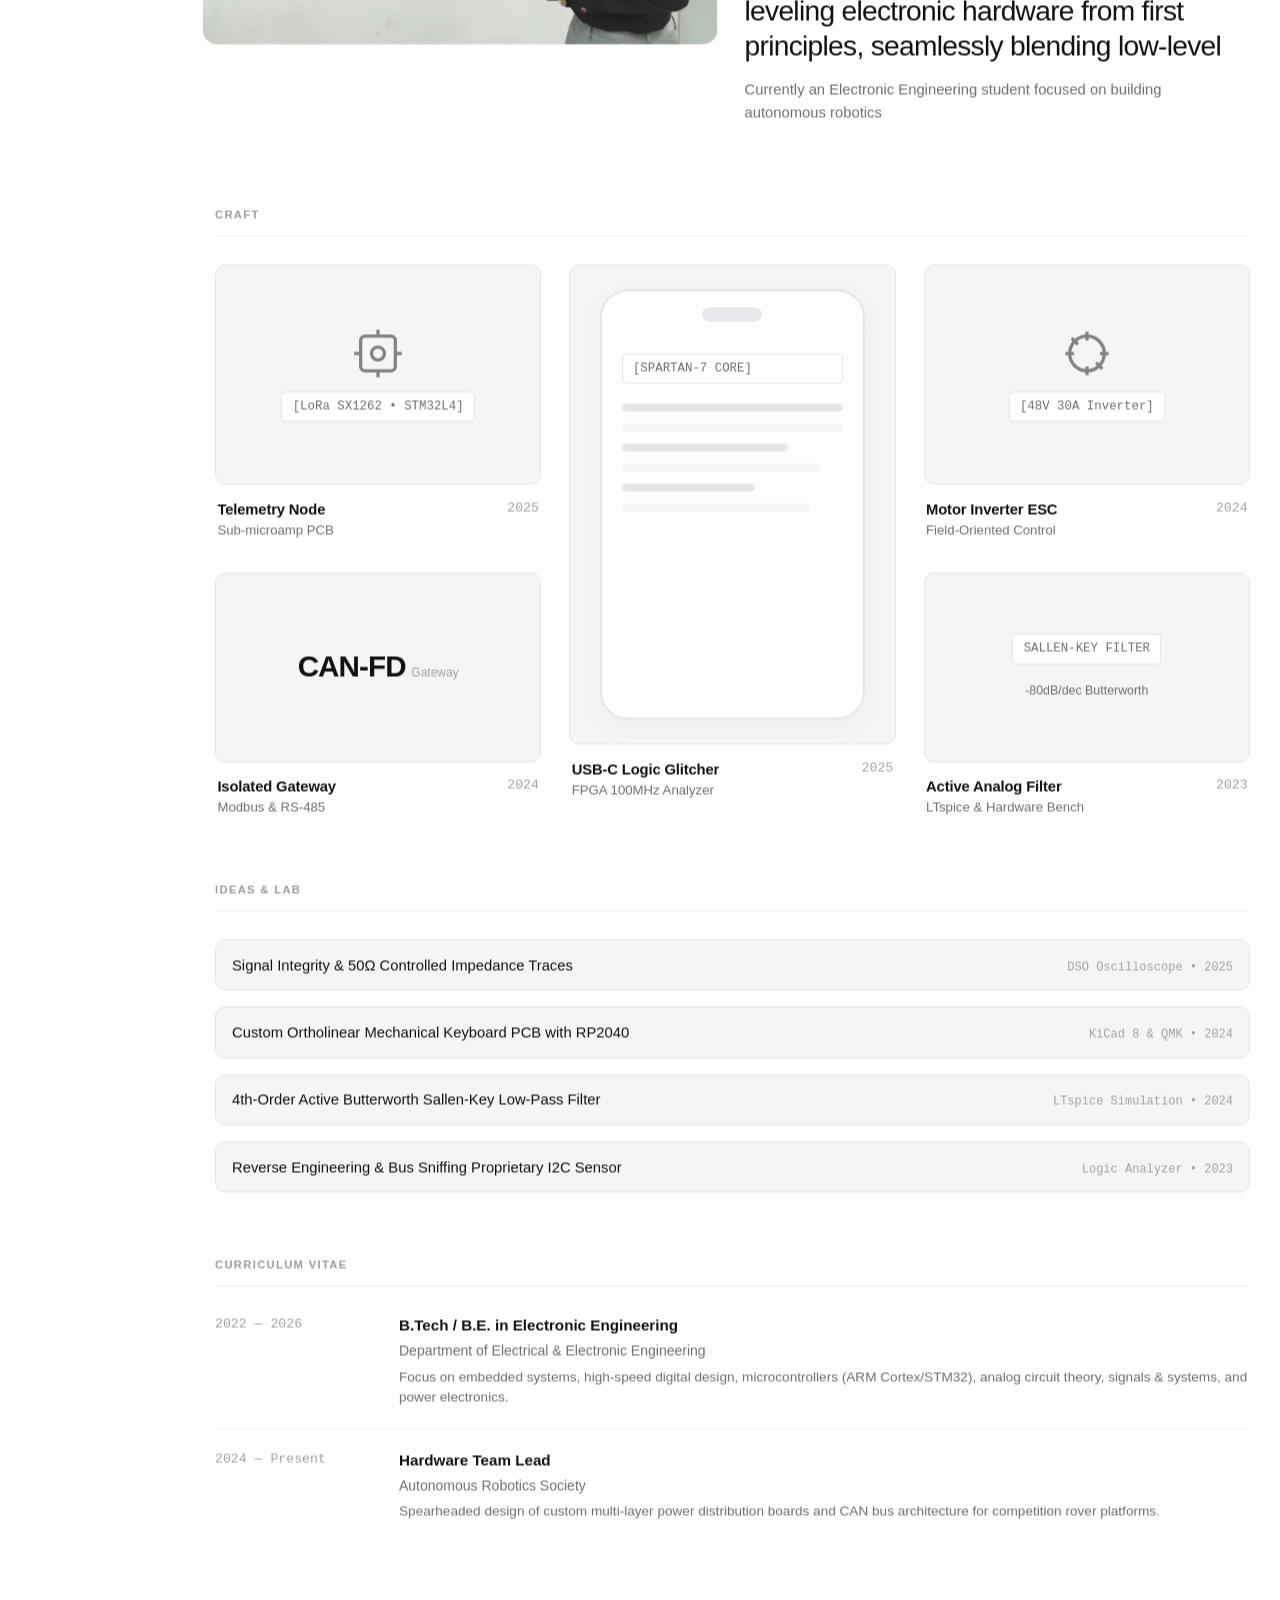
==== commit 24d4800a: "Fix image containment: add cache-buster, CSS Grid minmax containment, and native aspect-ratio on box" ====
--- a/index.html
+++ b/index.html
@@ -10,7 +10,7 @@
   <script src="js/theme.js"></script>
 
   <!-- Stylesheet -->
-  <link rel="stylesheet" href="css/style.css" />
+  <link rel="stylesheet" href="css/style.css?v=2.2" />
 </head>
 <body>
 
@@ -136,14 +136,28 @@
             </p>
           </div>
           <div class="about-media-col">
-            <div class="about-box-1" aria-label="Black box 1"></div>
+            <div class="about-box-1" aria-label="Black box 1">
+              <img
+                src="page1_box1.png"
+                alt="DIR-V Symposium"
+                class="about-box-img"
+                style="width: 100%; height: 100%; object-fit: cover; display: block;"
+              />
+            </div>
           </div>
         </div>
 
         <!-- Row 2: Box 2 Left (Shorter Height, Same Width), Text Right -->
         <div class="about-row about-row-reverse">
           <div class="about-media-col">
-            <div class="about-box-2" aria-label="Black box 2"></div>
+            <div class="about-box-2" aria-label="Black box 2">
+              <img
+                src="page1_box2.png"
+                alt="Steganos Presentation"
+                class="about-box-img"
+                style="width: 100%; height: 100%; object-fit: cover; display: block;"
+              />
+            </div>
           </div>
           <div class="about-text-col about-text-group-bottom">
             <h2 class="about-headline about-heading-bottom">
--- a/css/style.css
+++ b/css/style.css
@@ -76,6 +76,12 @@
   a {
     color: inherit;
     text-decoration: none;
+  }
+
+  img {
+    max-width: 100%;
+    height: auto;
+    display: block;
   }
 
   button {
@@ -174,6 +180,7 @@
     box-shadow: 0 -20px 40px rgba(0, 0, 0, 0.04);
     transition: background-color var(--transition-normal), border-color var(--transition-normal), box-shadow var(--transition-normal);
     will-change: transform, opacity;
+    overflow-x: clip;
   }
 
   [data-theme="dark"] .site-wrapper {
@@ -192,6 +199,7 @@
     display: flex;
     flex-direction: column;
     gap: 2.25rem;
+    will-change: transform, opacity;
   }
 
   /* Identity Badge (like the Chinese characters box in the screenshot) */
@@ -293,6 +301,7 @@
     display: flex;
     flex-direction: column;
     gap: 4rem;
+    will-change: transform, opacity;
   }
 
   /* ==========================================================================
@@ -307,25 +316,30 @@
 
   .about-row {
     display: grid;
-    grid-template-columns: 1fr 1fr; /* Exactly equal column widths */
+    grid-template-columns: minmax(0, 1fr) minmax(0, 1fr); /* Strict containment preventing intrinsic blowout */
     gap: 3.5rem;
     align-items: center;
+    width: 100%;
   }
 
   .about-text-col {
     display: flex;
     flex-direction: column;
     gap: 0;
+    min-width: 0;
   }
 
   .about-media-col {
     width: 100%;
+    min-width: 0;
+    max-width: 100%;
   }
 
   /* Box 1 & Box 2 have IDENTICAL width (100% of the 1fr column) */
   /* Box 1 (RISC-V): Longer length/height */
   .about-box-1 {
     width: 100%;
+    max-width: 100%;
     aspect-ratio: 16 / 12.5; /* Longer / taller height */
     background-color: var(--bg-card);
     border: 1px solid var(--border-strong);
@@ -337,14 +351,15 @@
     overflow: hidden;
     box-shadow: 0 4px 20px rgba(0, 0, 0, 0.06);
     transition: border-color var(--transition-normal);
-    transform: translateY(90px) scaleX(1.05) ;
+    transform: translateY(90px) scaleX(1.05);
     clip-path: inset(0 0 0 -10px round 14px);
   }
 
   /* Box 2 (Presentation): Shorter length/height, identical width */
   .about-box-2 {
     width: 100%;
-    aspect-ratio: 16 / 7.5; /* Shorter height, identical width */
+    max-width: 100%;
+    aspect-ratio: 16 / 10.125; /* Exact rendered height without stretching image */
     background-color: var(--bg-card);
     border: 1px solid var(--border-strong);
     border-radius: 14px;
@@ -355,16 +370,26 @@
     overflow: hidden;
     box-shadow: 0 4px 20px rgba(0, 0, 0, 0.06);
     transition: border-color var(--transition-normal);
-
-
     transform-origin: top;
-    transform: translateY(-50px) scaleY(1.35) scaleX(1.05);
+    transform: translateY(-50px) scaleX(1.05);
     clip-path: inset(10px -1px 0 0 round 14px);
   }
 
   .about-box-1:hover,
   .about-box-2:hover {
     border-color: var(--text-primary);
+  }
+
+  .about-box-img {
+    width: 100%;
+    height: 100%;
+    max-width: 100%;
+    max-height: 100%;
+    object-fit: cover;
+    display: block;
+    border-radius: inherit;
+    pointer-events: none;
+    user-select: none;
   }
 
   /* ==========================================================================
